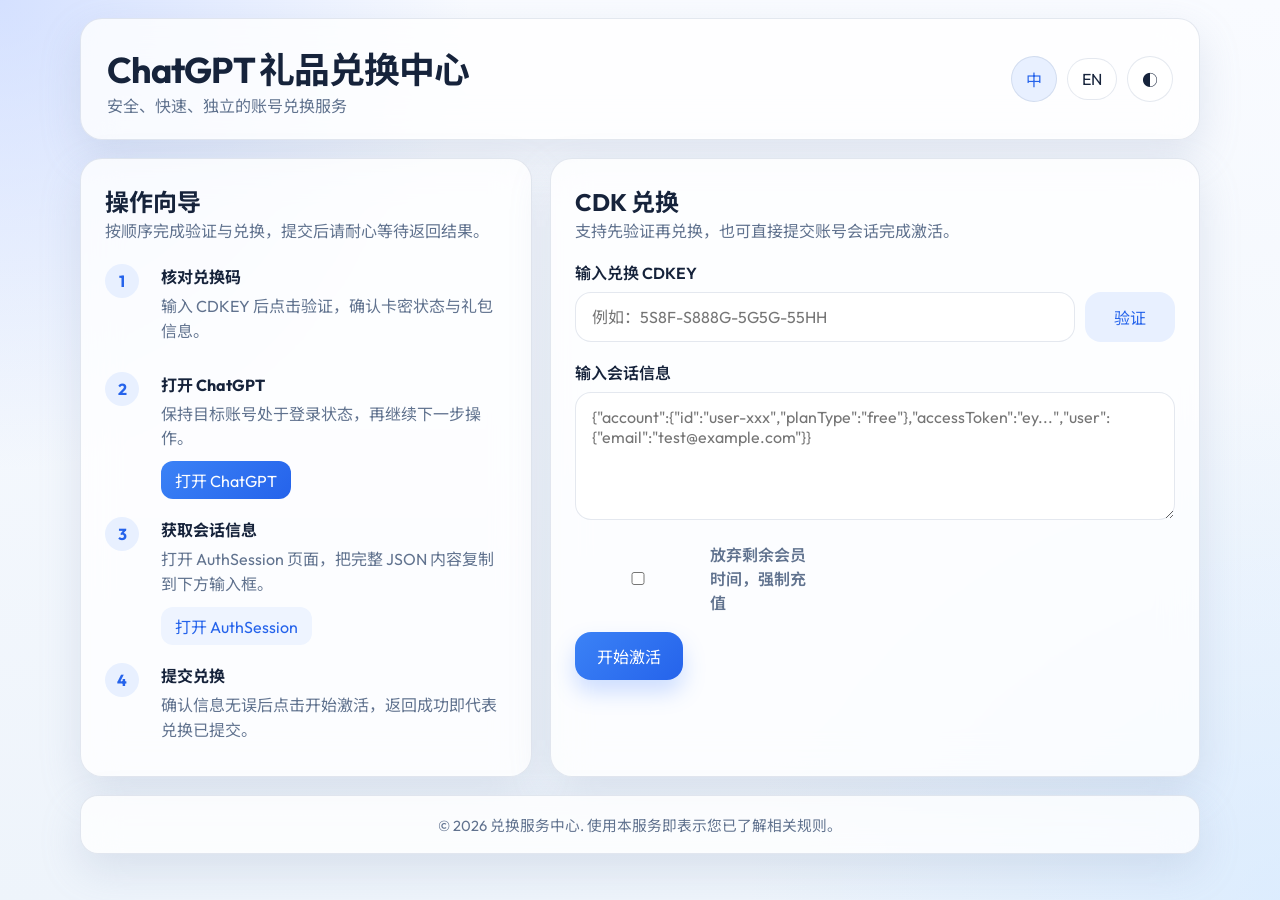
==== site-b.html @ 63dce8bb "Add second frontend shell variant" ====
<!doctype html>
<html lang="zh">
  <head>
    <meta charset="utf-8" />
    <meta name="viewport" content="width=device-width, initial-scale=1" />
    <title>ChatGPT 礼品兑换中心</title>
    <link rel="preconnect" href="https://fonts.googleapis.com" />
    <link rel="preconnect" href="https://fonts.gstatic.com" crossorigin />
    <link
      href="https://fonts.googleapis.com/css2?family=Outfit:wght@400;500;600;700&family=Noto+Sans+SC:wght@400;500;700&display=swap"
      rel="stylesheet"
    />
    <link rel="stylesheet" href="site-b.css?v=20260406a" />
  </head>
  <body>
    <div class="receipt-shell">
      <header class="receipt-topbar">
        <div>
          <h1 data-i18n="brandTitle">ChatGPT 礼品兑换中心</h1>
          <p data-i18n="heroSubline">安全、快速、独立的账号兑换服务</p>
        </div>
        <div class="topbar-actions">
          <div class="lang-switch">
            <button class="lang active" type="button" data-lang="zh">中</button>
            <button class="lang" type="button" data-lang="en">EN</button>
          </div>
          <button id="theme-toggle" class="mode-toggle" type="button" aria-label="切换主题">
            ◐
          </button>
        </div>
      </header>

      <main class="receipt-layout">
        <aside class="guide-card">
          <div class="section-head">
            <h2 data-i18n="guideTitle">操作向导</h2>
            <p data-i18n="guideIntro">按顺序完成验证与兑换，提交后请耐心等待返回结果。</p>
          </div>

          <ol class="guide-stack">
            <li class="guide-step">
              <span class="step-badge">1</span>
              <div>
                <h3 data-i18n="guideStep1Title">核对兑换码</h3>
                <p data-i18n="guideStep1Body">输入 CDKEY 后点击验证，确认卡密状态与礼包信息。</p>
              </div>
            </li>
            <li class="guide-step">
              <span class="step-badge">2</span>
              <div>
                <h3 data-i18n="guideStep2Title">打开 ChatGPT</h3>
                <p data-i18n="guideStep2Body">保持目标账号处于登录状态，再继续下一步操作。</p>
                <a
                  class="guide-link"
                  href="https://chatgpt.com/"
                  target="_blank"
                  rel="noopener noreferrer"
                  data-i18n="openChatgpt"
                  >打开 ChatGPT</a
                >
              </div>
            </li>
            <li class="guide-step">
              <span class="step-badge">3</span>
              <div>
                <h3 data-i18n="guideStep3Title">获取会话信息</h3>
                <p data-i18n="guideStep3Body">打开 AuthSession 页面，把完整 JSON 内容复制到下方输入框。</p>
                <a
                  class="guide-link guide-link--light"
                  href="https://chatgpt.com/api/auth/session"
                  target="_blank"
                  rel="noopener noreferrer"
                  data-i18n="openAuthSession"
                  >打开 AuthSession</a
                >
              </div>
            </li>
            <li class="guide-step">
              <span class="step-badge">4</span>
              <div>
                <h3 data-i18n="guideStep4Title">提交兑换</h3>
                <p data-i18n="guideStep4Body">确认信息无误后点击开始激活，返回成功即代表兑换已提交。</p>
              </div>
            </li>
          </ol>
        </aside>

        <section class="workbench">
          <article class="redeem-card">
            <div class="section-head">
              <h2 data-i18n="redeemTitle">CDK 兑换</h2>
              <p data-i18n="redeemSubline">支持先验证再兑换，也可直接提交账号会话完成激活。</p>
            </div>

            <div class="field-block">
              <label for="cdkey-input" data-i18n="cdkeyLabel">输入兑换 CDKEY</label>
              <div class="inline-field">
                <input
                  id="cdkey-input"
                  type="text"
                  maxlength="30"
                  autocomplete="off"
                  data-i18n-placeholder="cdkeyPlaceholder"
                  placeholder="例如：5S8F-S888G-5G5G-55HH"
                />
                <button id="check-button" type="button" class="ghost-action" data-i18n="checkButton">
                  验证
                </button>
              </div>
            </div>

            <div class="field-block">
              <label for="session-info" data-i18n="sessionLabel">输入会话信息</label>
              <textarea
                id="session-info"
                rows="4"
                data-i18n-placeholder="sessionPlaceholder"
                placeholder='{"account":{"id":"user-xxx","planType":"free"},"accessToken":"ey...","user":{"email":"test@example.com"}}'
              ></textarea>
            </div>

            <label class="toggle-line" for="force-recharge">
              <input id="force-recharge" type="checkbox" />
              <span data-i18n="forceRechargeLabel">放弃剩余会员时间，强制充值</span>
            </label>

            <div class="action-strip">
              <button id="activate-button" type="button" class="primary-action" data-i18n="activateButton">
                开始激活
              </button>
            </div>
          </article>

          <article class="result-card is-hidden" id="check-result-card">
            <div class="section-head">
              <h2 data-i18n="checkResultTitle">验证结果</h2>
              <p data-i18n="checkResultHint">仅显示当前提交对应的可读文本结果。</p>
            </div>
            <pre id="check-result">尚未请求</pre>
          </article>

          <article class="result-card is-hidden" id="activate-result-card">
            <div class="section-head">
              <h2 data-i18n="activateResultTitle">兑换结果</h2>
              <p data-i18n="activateResultHint">激活完成后会展示最终状态与关键信息。</p>
            </div>
            <pre id="activate-result">尚未请求</pre>
          </article>
        </section>
      </main>

      <footer class="receipt-footer" data-i18n="footerText">
        © 2026 兑换服务中心. 使用本服务即表示您已了解相关规则。
      </footer>
    </div>

    <script>
      window.GPT_SHELL_CONFIG = {
        aliasApiBaseUrl: "https://alias-service.ccmyqs.workers.dev/v1/alias"
      };
    </script>
    <script type="module" src="site-b.js?v=20260406a"></script>
  </body>
</html>
---- site-b.css ----
:root {
  --bg: #f7f9fd;
  --panel: rgba(255, 255, 255, 0.78);
  --panel-strong: rgba(255, 255, 255, 0.92);
  --line: rgba(106, 129, 167, 0.18);
  --text: #16233b;
  --muted: #61738f;
  --accent: #3b82f6;
  --accent-strong: #2563eb;
  --accent-soft: #e8f0ff;
  --success: #e8fff5;
  --shadow: 0 16px 40px rgba(135, 154, 185, 0.22);
  color-scheme: light;
}

* {
  box-sizing: border-box;
}

body {
  margin: 0;
  min-height: 100vh;
  font-family: "Outfit", "Noto Sans SC", sans-serif;
  color: var(--text);
  background:
    radial-gradient(circle at left top, rgba(184, 204, 255, 0.56), transparent 30%),
    radial-gradient(circle at right bottom, rgba(213, 233, 255, 0.7), transparent 34%),
    linear-gradient(180deg, #f9fbff, #eef4fb);
  padding: 18px;
}

body[data-theme="night"] {
  --bg: #0f1728;
  --panel: rgba(18, 30, 48, 0.84);
  --panel-strong: rgba(18, 30, 48, 0.96);
  --line: rgba(149, 177, 225, 0.14);
  --text: #edf4ff;
  --muted: #9db0ce;
  --accent: #7cb8ff;
  --accent-strong: #5d98ff;
  --accent-soft: rgba(92, 126, 191, 0.18);
  --success: rgba(56, 99, 79, 0.22);
  --shadow: 0 18px 40px rgba(3, 8, 18, 0.38);
  background:
    radial-gradient(circle at left top, rgba(46, 92, 160, 0.34), transparent 32%),
    radial-gradient(circle at right bottom, rgba(30, 63, 131, 0.3), transparent 28%),
    linear-gradient(180deg, #08111f, #0e1829);
}

.receipt-shell {
  width: min(1120px, 100%);
  margin: 0 auto;
}

.receipt-topbar,
.guide-card,
.redeem-card,
.result-card,
.receipt-footer {
  border: 1px solid var(--line);
  background: var(--panel);
  box-shadow: var(--shadow);
  backdrop-filter: blur(18px);
}

.receipt-topbar {
  display: flex;
  align-items: center;
  justify-content: space-between;
  gap: 24px;
  padding: 22px 26px;
  border-radius: 22px;
}

.receipt-topbar h1,
.section-head h2,
.guide-step h3 {
  margin: 0;
}

.receipt-topbar h1 {
  font-size: clamp(1.7rem, 2.8vw, 2.25rem);
  letter-spacing: -0.03em;
}

.receipt-topbar p,
.section-head p,
.guide-step p,
.receipt-footer {
  margin: 0;
  color: var(--muted);
}

.topbar-actions,
.lang-switch {
  display: flex;
  align-items: center;
  gap: 10px;
}

.lang,
.mode-toggle {
  border: 1px solid var(--line);
  background: var(--panel-strong);
  color: var(--text);
  border-radius: 999px;
  min-width: 46px;
  padding: 10px 14px;
  font: inherit;
  cursor: pointer;
}

.lang.active {
  background: var(--accent-soft);
  color: var(--accent-strong);
}

.mode-toggle {
  font-weight: 700;
}

.receipt-layout {
  display: grid;
  grid-template-columns: 0.82fr 1.18fr;
  gap: 18px;
  margin-top: 18px;
}

.guide-card,
.redeem-card,
.result-card {
  border-radius: 22px;
  padding: 24px;
}

.guide-card {
  align-self: start;
}

.guide-stack {
  list-style: none;
  margin: 22px 0 0;
  padding: 0;
  display: grid;
  gap: 18px;
}

.guide-step {
  display: grid;
  grid-template-columns: 42px 1fr;
  gap: 14px;
}

.step-badge {
  width: 34px;
  height: 34px;
  border-radius: 50%;
  display: grid;
  place-items: center;
  background: var(--accent-soft);
  color: var(--accent-strong);
  font-weight: 700;
}

.guide-step h3 {
  margin-bottom: 6px;
  font-size: 1rem;
}

.guide-step p {
  line-height: 1.55;
  margin-bottom: 10px;
}

.guide-link {
  display: inline-flex;
  align-items: center;
  justify-content: center;
  min-height: 38px;
  padding: 0 14px;
  border-radius: 12px;
  text-decoration: none;
  color: #fff;
  background: linear-gradient(135deg, var(--accent), var(--accent-strong));
}

.guide-link--light {
  background: #eef4ff;
  color: var(--accent-strong);
}

.workbench {
  display: grid;
  gap: 18px;
}

.field-block {
  margin-top: 18px;
}

.field-block label,
.toggle-line {
  display: block;
  font-weight: 600;
}

.inline-field {
  display: grid;
  grid-template-columns: 1fr auto;
  gap: 10px;
  margin-top: 8px;
}

input,
textarea,
.ghost-action,
.primary-action {
  font: inherit;
}

input,
textarea {
  width: 100%;
  border-radius: 16px;
  border: 1px solid var(--line);
  background: var(--panel-strong);
  color: var(--text);
  padding: 14px 16px;
  outline: none;
}

textarea {
  margin-top: 8px;
  resize: vertical;
  min-height: 128px;
}

.toggle-line {
  display: inline-flex;
  align-items: center;
  gap: 10px;
  margin-top: 18px;
  color: var(--muted);
}

.ghost-action,
.primary-action {
  border: 0;
  border-radius: 16px;
  cursor: pointer;
}

.ghost-action {
  min-width: 90px;
  background: var(--accent-soft);
  color: var(--accent-strong);
  padding: 0 18px;
}

.primary-action {
  min-height: 48px;
  padding: 0 22px;
  color: #fff;
  background: linear-gradient(135deg, var(--accent), var(--accent-strong));
  box-shadow: 0 12px 22px rgba(66, 127, 255, 0.26);
}

.action-strip {
  margin-top: 18px;
}

.result-card pre {
  margin: 18px 0 0;
  min-height: 92px;
  padding: 16px;
  border-radius: 16px;
  border: 1px solid var(--line);
  background: var(--panel-strong);
  white-space: pre-wrap;
  color: var(--text);
}

.is-hidden {
  display: none;
}

.is-visible {
  display: block;
}

.receipt-footer {
  margin-top: 18px;
  border-radius: 18px;
  padding: 18px 24px;
  text-align: center;
  font-size: 0.92rem;
}

@media (max-width: 860px) {
  .receipt-topbar {
    flex-direction: column;
    align-items: flex-start;
  }

  .receipt-layout {
    grid-template-columns: 1fr;
  }
}

@media (max-width: 560px) {
  body {
    padding: 12px;
  }

  .receipt-topbar,
  .guide-card,
  .redeem-card,
  .result-card,
  .receipt-footer {
    padding: 18px;
  }

  .inline-field {
    grid-template-columns: 1fr;
  }

  .ghost-action,
  .primary-action {
    min-height: 46px;
    width: 100%;
  }
}
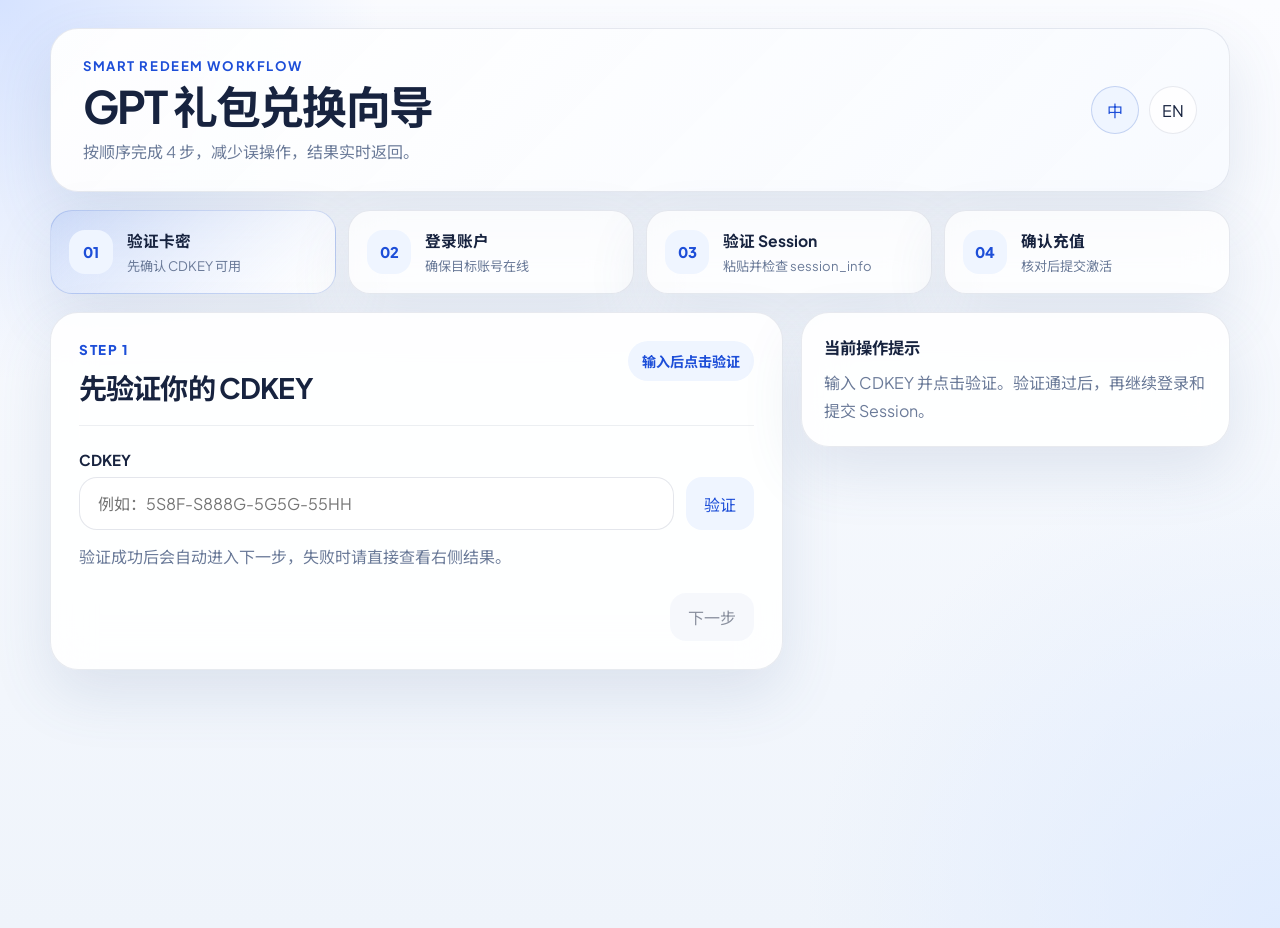
==== commit 0ee9456d: "Redesign second frontend as step wizard" ====
--- a/site-b.html
+++ b/site-b.html
@@ -1,157 +1,204 @@
-<!doctype html>
+﻿<!doctype html>
 <html lang="zh">
   <head>
     <meta charset="utf-8" />
     <meta name="viewport" content="width=device-width, initial-scale=1" />
-    <title>ChatGPT 礼品兑换中心</title>
+    <title>GPT 礼包兑换向导</title>
     <link rel="preconnect" href="https://fonts.googleapis.com" />
     <link rel="preconnect" href="https://fonts.gstatic.com" crossorigin />
     <link
-      href="https://fonts.googleapis.com/css2?family=Outfit:wght@400;500;600;700&family=Noto+Sans+SC:wght@400;500;700&display=swap"
+      href="https://fonts.googleapis.com/css2?family=Plus+Jakarta+Sans:wght@400;500;600;700;800&family=Noto+Sans+SC:wght@400;500;700&display=swap"
       rel="stylesheet"
     />
-    <link rel="stylesheet" href="site-b.css?v=20260406a" />
+    <link rel="stylesheet" href="site-b.css?v=20260406b" />
   </head>
   <body>
-    <div class="receipt-shell">
-      <header class="receipt-topbar">
+    <div class="wizard-shell">
+      <header class="wizard-topbar">
         <div>
-          <h1 data-i18n="brandTitle">ChatGPT 礼品兑换中心</h1>
-          <p data-i18n="heroSubline">安全、快速、独立的账号兑换服务</p>
+          <p class="eyebrow" data-i18n="eyebrow">Smart Redeem Workflow</p>
+          <h1 data-i18n="brandTitle">GPT 礼包兑换向导</h1>
+          <p class="subline" data-i18n="heroSubline">按顺序完成 4 步，减少误操作，结果实时返回。</p>
         </div>
         <div class="topbar-actions">
           <div class="lang-switch">
             <button class="lang active" type="button" data-lang="zh">中</button>
             <button class="lang" type="button" data-lang="en">EN</button>
           </div>
-          <button id="theme-toggle" class="mode-toggle" type="button" aria-label="切换主题">
-            ◐
-          </button>
         </div>
       </header>
 
-      <main class="receipt-layout">
-        <aside class="guide-card">
-          <div class="section-head">
-            <h2 data-i18n="guideTitle">操作向导</h2>
-            <p data-i18n="guideIntro">按顺序完成验证与兑换，提交后请耐心等待返回结果。</p>
+      <section class="wizard-progress" aria-label="progress">
+        <button class="progress-step is-active" type="button" data-step-target="1">
+          <span class="progress-index">01</span>
+          <span class="progress-copy">
+            <strong data-i18n="step1NavTitle">验证卡密</strong>
+            <small data-i18n="step1NavHint">先确认 CDKEY 可用</small>
+          </span>
+        </button>
+        <button class="progress-step" type="button" data-step-target="2">
+          <span class="progress-index">02</span>
+          <span class="progress-copy">
+            <strong data-i18n="step2NavTitle">登录账户</strong>
+            <small data-i18n="step2NavHint">确保目标账号在线</small>
+          </span>
+        </button>
+        <button class="progress-step" type="button" data-step-target="3">
+          <span class="progress-index">03</span>
+          <span class="progress-copy">
+            <strong data-i18n="step3NavTitle">验证 Session</strong>
+            <small data-i18n="step3NavHint">粘贴并检查 session_info</small>
+          </span>
+        </button>
+        <button class="progress-step" type="button" data-step-target="4">
+          <span class="progress-index">04</span>
+          <span class="progress-copy">
+            <strong data-i18n="step4NavTitle">确认充值</strong>
+            <small data-i18n="step4NavHint">核对后提交激活</small>
+          </span>
+        </button>
+      </section>
+
+      <main class="wizard-layout">
+        <section class="wizard-main card-panel">
+          <div class="panel-head">
+            <div>
+              <p class="panel-step" id="step-kicker">STEP 1</p>
+              <h2 id="step-title" data-i18n="step1Title">先验证你的 CDKEY</h2>
+            </div>
+            <span class="step-chip" id="step-chip" data-i18n="step1Chip">输入后点击验证</span>
           </div>
 
-          <ol class="guide-stack">
-            <li class="guide-step">
-              <span class="step-badge">1</span>
-              <div>
-                <h3 data-i18n="guideStep1Title">核对兑换码</h3>
-                <p data-i18n="guideStep1Body">输入 CDKEY 后点击验证，确认卡密状态与礼包信息。</p>
+          <section class="step-pane is-active" data-step-pane="1">
+            <label class="field-label" for="cdkey-input" data-i18n="cdkeyLabel">CDKEY</label>
+            <div class="inline-field">
+              <input
+                id="cdkey-input"
+                type="text"
+                maxlength="30"
+                autocomplete="off"
+                data-i18n-placeholder="cdkeyPlaceholder"
+                placeholder="例如：5S8F-S888G-5G5G-55HH"
+              />
+              <button id="check-button" type="button" class="action-button secondary" data-i18n="checkButton">
+                验证
+              </button>
+            </div>
+            <p class="inline-hint" data-i18n="step1Body">验证成功后会自动进入下一步，失败时请直接查看右侧结果。</p>
+            <div class="step-actions single">
+              <button class="action-button ghost" type="button" data-step-next="1" disabled data-role="after-check-next" data-i18n="nextStep">
+                下一步
+              </button>
+            </div>
+          </section>
+
+          <section class="step-pane" data-step-pane="2">
+            <div class="instruction-block">
+              <h3 data-i18n="step2Title">保持目标账号已登录</h3>
+              <p data-i18n="step2Body">先在新窗口打开 ChatGPT，确认要充值的账号已经登录，然后再继续下一步。</p>
+            </div>
+            <div class="button-row">
+              <a
+                class="action-button primary link-button"
+                href="https://chatgpt.com/"
+                target="_blank"
+                rel="noopener noreferrer"
+                data-i18n="openChatgpt"
+                >打开 ChatGPT</a
+              >
+              <button class="action-button ghost" type="button" data-step-prev="2" data-i18n="backStep">上一步</button>
+              <button class="action-button secondary" type="button" data-step-next="2" data-i18n="loggedInNext">已登录，继续</button>
+            </div>
+          </section>
+
+          <section class="step-pane" data-step-pane="3">
+            <div class="instruction-block compact">
+              <h3 data-i18n="step3Title">提交并检查 session_info</h3>
+              <p data-i18n="step3Body">打开 AuthSession 页面，把页面中的完整 JSON 内容复制到下面输入框，再点击验证 Session。</p>
+            </div>
+            <div class="button-row tight">
+              <a
+                class="action-button primary link-button"
+                href="https://chatgpt.com/api/auth/session"
+                target="_blank"
+                rel="noopener noreferrer"
+                data-i18n="openAuthSession"
+                >打开 AuthSession</a
+              >
+            </div>
+            <label class="field-label" for="session-info" data-i18n="sessionLabel">session_info</label>
+            <textarea
+              id="session-info"
+              rows="8"
+              data-i18n-placeholder="sessionPlaceholder"
+              placeholder='{"account":{"id":"user-xxx","planType":"free"},"accessToken":"ey...","user":{"email":"test@example.com"}}'
+            ></textarea>
+            <div class="session-meta" id="session-meta" data-state="idle">
+              <strong data-i18n="sessionMetaIdleTitle">尚未验证 Session</strong>
+              <span data-i18n="sessionMetaIdleText">请粘贴完整 JSON 后点击下方按钮。</span>
+            </div>
+            <div class="step-actions">
+              <button class="action-button ghost" type="button" data-step-prev="3" data-i18n="backStep">上一步</button>
+              <button class="action-button secondary" type="button" id="session-validate-button" data-i18n="validateSessionButton">
+                验证 Session
+              </button>
+              <button class="action-button ghost" type="button" data-step-next="3" disabled id="session-next-button" data-i18n="nextStep">
+                下一步
+              </button>
+            </div>
+          </section>
+
+          <section class="step-pane" data-step-pane="4">
+            <div class="instruction-block compact">
+              <h3 data-i18n="step4Title">确认后提交激活</h3>
+              <p data-i18n="step4Body">最后核对卡密与会话信息。需要覆盖剩余会员时，可以勾选强制充值。</p>
+            </div>
+            <div class="confirm-grid">
+              <div class="confirm-card">
+                <span data-i18n="confirmCdkey">当前 CDKEY</span>
+                <strong id="confirm-cdkey">-</strong>
               </div>
-            </li>
-            <li class="guide-step">
-              <span class="step-badge">2</span>
-              <div>
-                <h3 data-i18n="guideStep2Title">打开 ChatGPT</h3>
-                <p data-i18n="guideStep2Body">保持目标账号处于登录状态，再继续下一步操作。</p>
-                <a
-                  class="guide-link"
-                  href="https://chatgpt.com/"
-                  target="_blank"
-                  rel="noopener noreferrer"
-                  data-i18n="openChatgpt"
-                  >打开 ChatGPT</a
-                >
+              <div class="confirm-card">
+                <span data-i18n="confirmSession">Session 状态</span>
+                <strong id="confirm-session" data-i18n="sessionNotChecked">未验证</strong>
               </div>
-            </li>
-            <li class="guide-step">
-              <span class="step-badge">3</span>
-              <div>
-                <h3 data-i18n="guideStep3Title">获取会话信息</h3>
-                <p data-i18n="guideStep3Body">打开 AuthSession 页面，把完整 JSON 内容复制到下方输入框。</p>
-                <a
-                  class="guide-link guide-link--light"
-                  href="https://chatgpt.com/api/auth/session"
-                  target="_blank"
-                  rel="noopener noreferrer"
-                  data-i18n="openAuthSession"
-                  >打开 AuthSession</a
-                >
-              </div>
-            </li>
-            <li class="guide-step">
-              <span class="step-badge">4</span>
-              <div>
-                <h3 data-i18n="guideStep4Title">提交兑换</h3>
-                <p data-i18n="guideStep4Body">确认信息无误后点击开始激活，返回成功即代表兑换已提交。</p>
-              </div>
-            </li>
-          </ol>
-        </aside>
-
-        <section class="workbench">
-          <article class="redeem-card">
-            <div class="section-head">
-              <h2 data-i18n="redeemTitle">CDK 兑换</h2>
-              <p data-i18n="redeemSubline">支持先验证再兑换，也可直接提交账号会话完成激活。</p>
-            </div>
-
-            <div class="field-block">
-              <label for="cdkey-input" data-i18n="cdkeyLabel">输入兑换 CDKEY</label>
-              <div class="inline-field">
-                <input
-                  id="cdkey-input"
-                  type="text"
-                  maxlength="30"
-                  autocomplete="off"
-                  data-i18n-placeholder="cdkeyPlaceholder"
-                  placeholder="例如：5S8F-S888G-5G5G-55HH"
-                />
-                <button id="check-button" type="button" class="ghost-action" data-i18n="checkButton">
-                  验证
-                </button>
-              </div>
-            </div>
-
-            <div class="field-block">
-              <label for="session-info" data-i18n="sessionLabel">输入会话信息</label>
-              <textarea
-                id="session-info"
-                rows="4"
-                data-i18n-placeholder="sessionPlaceholder"
-                placeholder='{"account":{"id":"user-xxx","planType":"free"},"accessToken":"ey...","user":{"email":"test@example.com"}}'
-              ></textarea>
-            </div>
-
+            </div>
             <label class="toggle-line" for="force-recharge">
               <input id="force-recharge" type="checkbox" />
               <span data-i18n="forceRechargeLabel">放弃剩余会员时间，强制充值</span>
             </label>
-
-            <div class="action-strip">
-              <button id="activate-button" type="button" class="primary-action" data-i18n="activateButton">
+            <div class="step-actions">
+              <button class="action-button ghost" type="button" data-step-prev="4" data-i18n="backStep">上一步</button>
+              <button id="activate-button" type="button" class="action-button primary" data-i18n="activateButton">
                 开始激活
               </button>
             </div>
-          </article>
-
-          <article class="result-card is-hidden" id="check-result-card">
-            <div class="section-head">
-              <h2 data-i18n="checkResultTitle">验证结果</h2>
-              <p data-i18n="checkResultHint">仅显示当前提交对应的可读文本结果。</p>
+          </section>
+        </section>
+
+        <aside class="wizard-side">
+          <section class="card-panel helper-panel">
+            <h3 data-i18n="helperTitle">当前操作提示</h3>
+            <p id="helper-copy" data-i18n="helperStep1">输入 CDKEY 并点击验证。验证通过后，再继续登录和提交 Session。</p>
+          </section>
+
+          <article class="card-panel result-card is-hidden" id="check-result-card">
+            <div class="result-head">
+              <h3 data-i18n="checkResultTitle">验证结果</h3>
+              <span class="result-tag" data-i18n="step1ResultTag">Step 1</span>
             </div>
             <pre id="check-result">尚未请求</pre>
           </article>
 
-          <article class="result-card is-hidden" id="activate-result-card">
-            <div class="section-head">
-              <h2 data-i18n="activateResultTitle">兑换结果</h2>
-              <p data-i18n="activateResultHint">激活完成后会展示最终状态与关键信息。</p>
+          <article class="card-panel result-card is-hidden" id="activate-result-card">
+            <div class="result-head">
+              <h3 data-i18n="activateResultTitle">激活结果</h3>
+              <span class="result-tag" data-i18n="step4ResultTag">Step 4</span>
             </div>
             <pre id="activate-result">尚未请求</pre>
           </article>
-        </section>
+        </aside>
       </main>
-
-      <footer class="receipt-footer" data-i18n="footerText">
-        © 2026 兑换服务中心. 使用本服务即表示您已了解相关规则。
-      </footer>
     </div>
 
     <script>
@@ -159,6 +206,6 @@
         aliasApiBaseUrl: "https://alias-service.ccmyqs.workers.dev/v1/alias"
       };
     </script>
-    <script type="module" src="site-b.js?v=20260406a"></script>
+    <script type="module" src="site-b.js?v=20260406b"></script>
   </body>
 </html>
--- a/site-b.css
+++ b/site-b.css
@@ -1,16 +1,19 @@
-:root {
-  --bg: #f7f9fd;
-  --panel: rgba(255, 255, 255, 0.78);
-  --panel-strong: rgba(255, 255, 255, 0.92);
-  --line: rgba(106, 129, 167, 0.18);
-  --text: #16233b;
-  --muted: #61738f;
-  --accent: #3b82f6;
-  --accent-strong: #2563eb;
-  --accent-soft: #e8f0ff;
-  --success: #e8fff5;
-  --shadow: 0 16px 40px rgba(135, 154, 185, 0.22);
-  color-scheme: light;
+﻿:root {
+  --bg: #f5f7fb;
+  --panel: rgba(255, 255, 255, 0.9);
+  --panel-strong: #ffffff;
+  --line: rgba(33, 55, 96, 0.1);
+  --line-strong: rgba(39, 86, 197, 0.2);
+  --text: #17233f;
+  --muted: #6b7b99;
+  --accent: #2563eb;
+  --accent-strong: #1d4ed8;
+  --accent-soft: #eff5ff;
+  --success: #dcfff0;
+  --success-text: #0f8a4b;
+  --danger: #fff0f0;
+  --danger-text: #b42318;
+  --shadow: 0 24px 60px rgba(80, 104, 152, 0.14);
 }
 
 * {
@@ -20,75 +23,67 @@
 body {
   margin: 0;
   min-height: 100vh;
-  font-family: "Outfit", "Noto Sans SC", sans-serif;
+  font-family: "Plus Jakarta Sans", "Noto Sans SC", sans-serif;
   color: var(--text);
   background:
-    radial-gradient(circle at left top, rgba(184, 204, 255, 0.56), transparent 30%),
-    radial-gradient(circle at right bottom, rgba(213, 233, 255, 0.7), transparent 34%),
-    linear-gradient(180deg, #f9fbff, #eef4fb);
-  padding: 18px;
-}
-
-body[data-theme="night"] {
-  --bg: #0f1728;
-  --panel: rgba(18, 30, 48, 0.84);
-  --panel-strong: rgba(18, 30, 48, 0.96);
-  --line: rgba(149, 177, 225, 0.14);
-  --text: #edf4ff;
-  --muted: #9db0ce;
-  --accent: #7cb8ff;
-  --accent-strong: #5d98ff;
-  --accent-soft: rgba(92, 126, 191, 0.18);
-  --success: rgba(56, 99, 79, 0.22);
-  --shadow: 0 18px 40px rgba(3, 8, 18, 0.38);
-  background:
-    radial-gradient(circle at left top, rgba(46, 92, 160, 0.34), transparent 32%),
-    radial-gradient(circle at right bottom, rgba(30, 63, 131, 0.3), transparent 28%),
-    linear-gradient(180deg, #08111f, #0e1829);
-}
-
-.receipt-shell {
-  width: min(1120px, 100%);
-  margin: 0 auto;
-}
-
-.receipt-topbar,
-.guide-card,
-.redeem-card,
-.result-card,
-.receipt-footer {
-  border: 1px solid var(--line);
-  background: var(--panel);
-  box-shadow: var(--shadow);
-  backdrop-filter: blur(18px);
-}
-
-.receipt-topbar {
+    radial-gradient(circle at top left, rgba(191, 211, 255, 0.62), transparent 24%),
+    radial-gradient(circle at bottom right, rgba(220, 233, 255, 0.78), transparent 30%),
+    linear-gradient(180deg, #fbfcff, #eff4fb);
+}
+
+button,
+input,
+textarea {
+  font: inherit;
+}
+
+button {
+  border: 0;
+}
+
+.wizard-shell {
+  width: min(1180px, calc(100% - 40px));
+  margin: 28px auto 40px;
+}
+
+.wizard-topbar,
+.card-panel,
+.progress-step {
+  backdrop-filter: blur(20px);
+}
+
+.wizard-topbar {
   display: flex;
   align-items: center;
   justify-content: space-between;
   gap: 24px;
-  padding: 22px 26px;
-  border-radius: 22px;
-}
-
-.receipt-topbar h1,
-.section-head h2,
-.guide-step h3 {
+  padding: 28px 32px;
+  border: 1px solid var(--line);
+  border-radius: 28px;
+  background: linear-gradient(135deg, rgba(255, 255, 255, 0.94), rgba(247, 250, 255, 0.9));
+  box-shadow: var(--shadow);
+}
+
+.eyebrow {
+  margin: 0 0 8px;
+  font-size: 0.82rem;
+  font-weight: 700;
+  letter-spacing: 0.12em;
+  text-transform: uppercase;
+  color: var(--accent-strong);
+}
+
+.wizard-topbar h1 {
   margin: 0;
-}
-
-.receipt-topbar h1 {
-  font-size: clamp(1.7rem, 2.8vw, 2.25rem);
-  letter-spacing: -0.03em;
-}
-
-.receipt-topbar p,
-.section-head p,
-.guide-step p,
-.receipt-footer {
-  margin: 0;
-  color: var(--muted);
+  font-size: clamp(2rem, 3.5vw, 3rem);
+  line-height: 1.06;
+  letter-spacing: -0.04em;
+}
+
+.subline {
+  margin: 10px 0 0;
+  color: var(--muted);
+  font-size: 1rem;
 }
 
 .topbar-actions,
@@ -98,186 +93,392 @@
   gap: 10px;
 }
 
-.lang,
-.mode-toggle {
+.lang {
+  min-width: 48px;
+  height: 48px;
+  border-radius: 999px;
   border: 1px solid var(--line);
+  background: rgba(255, 255, 255, 0.85);
+  color: var(--text);
+  cursor: pointer;
+}
+
+.lang.active {
+  border-color: rgba(39, 86, 197, 0.22);
+  background: var(--accent-soft);
+  color: var(--accent-strong);
+}
+
+.wizard-progress {
+  margin-top: 18px;
+  display: grid;
+  grid-template-columns: repeat(4, 1fr);
+  gap: 12px;
+}
+
+.progress-step {
+  display: flex;
+  align-items: center;
+  gap: 14px;
+  padding: 18px;
+  border: 1px solid var(--line);
+  border-radius: 22px;
+  background: rgba(255, 255, 255, 0.72);
+  color: inherit;
+  text-align: left;
+  cursor: pointer;
+  box-shadow: var(--shadow);
+}
+
+.progress-step.is-active {
+  border-color: var(--line-strong);
+  background: linear-gradient(135deg, rgba(37, 99, 235, 0.12), rgba(255, 255, 255, 0.96));
+}
+
+.progress-step.is-complete .progress-index {
+  background: linear-gradient(135deg, #2ccf85, #1da86a);
+  color: #fff;
+}
+
+.progress-index {
+  width: 44px;
+  height: 44px;
+  border-radius: 16px;
+  display: grid;
+  place-items: center;
+  flex: 0 0 auto;
+  background: var(--accent-soft);
+  color: var(--accent-strong);
+  font-size: 0.92rem;
+  font-weight: 800;
+}
+
+.progress-copy {
+  display: grid;
+  gap: 4px;
+}
+
+.progress-copy strong {
+  font-size: 0.98rem;
+}
+
+.progress-copy small {
+  color: var(--muted);
+  font-size: 0.82rem;
+}
+
+.wizard-layout {
+  margin-top: 18px;
+  display: grid;
+  grid-template-columns: minmax(0, 1.4fr) minmax(320px, 0.82fr);
+  gap: 18px;
+}
+
+.card-panel {
+  border: 1px solid var(--line);
+  border-radius: 28px;
+  background: var(--panel);
+  box-shadow: var(--shadow);
+}
+
+.wizard-main {
+  padding: 28px;
+}
+
+.panel-head {
+  display: flex;
+  align-items: flex-start;
+  justify-content: space-between;
+  gap: 18px;
+  padding-bottom: 18px;
+  border-bottom: 1px solid rgba(33, 55, 96, 0.08);
+}
+
+.panel-step {
+  margin: 0 0 8px;
+  color: var(--accent-strong);
+  font-size: 0.84rem;
+  font-weight: 800;
+  letter-spacing: 0.12em;
+}
+
+.panel-head h2 {
+  margin: 0;
+  font-size: clamp(1.45rem, 2.2vw, 1.9rem);
+  letter-spacing: -0.03em;
+}
+
+.step-chip {
+  padding: 10px 14px;
+  border-radius: 999px;
+  background: var(--accent-soft);
+  color: var(--accent-strong);
+  font-size: 0.88rem;
+  font-weight: 700;
+  white-space: nowrap;
+}
+
+.step-pane {
+  display: none;
+  padding-top: 24px;
+}
+
+.step-pane.is-active {
+  display: block;
+}
+
+.field-label {
+  display: block;
+  margin-bottom: 8px;
+  font-size: 0.94rem;
+  font-weight: 700;
+}
+
+.inline-field {
+  display: grid;
+  grid-template-columns: minmax(0, 1fr) auto;
+  gap: 12px;
+}
+
+input,
+textarea {
+  width: 100%;
+  border-radius: 18px;
+  border: 1px solid rgba(33, 55, 96, 0.12);
   background: var(--panel-strong);
   color: var(--text);
-  border-radius: 999px;
-  min-width: 46px;
-  padding: 10px 14px;
-  font: inherit;
+  padding: 15px 18px;
+  outline: none;
+  transition: border-color 120ms ease, box-shadow 120ms ease;
+}
+
+input:focus,
+textarea:focus {
+  border-color: rgba(37, 99, 235, 0.32);
+  box-shadow: 0 0 0 4px rgba(37, 99, 235, 0.08);
+}
+
+textarea {
+  min-height: 188px;
+  resize: vertical;
+}
+
+.inline-hint {
+  margin: 14px 0 0;
+  color: var(--muted);
+  line-height: 1.65;
+}
+
+.instruction-block h3 {
+  margin: 0 0 8px;
+  font-size: 1.18rem;
+}
+
+.instruction-block p {
+  margin: 0;
+  color: var(--muted);
+  line-height: 1.7;
+}
+
+.instruction-block.compact {
+  margin-bottom: 18px;
+}
+
+.button-row,
+.step-actions {
+  display: flex;
+  flex-wrap: wrap;
+  gap: 12px;
+}
+
+.button-row {
+  margin-top: 22px;
+}
+
+.button-row.tight {
+  margin-top: 0;
+  margin-bottom: 18px;
+}
+
+.step-actions {
+  margin-top: 22px;
+}
+
+.step-actions.single {
+  justify-content: flex-end;
+}
+
+.action-button {
+  min-height: 48px;
+  padding: 0 18px;
+  border-radius: 16px;
   cursor: pointer;
-}
-
-.lang.active {
-  background: var(--accent-soft);
-  color: var(--accent-strong);
-}
-
-.mode-toggle {
-  font-weight: 700;
-}
-
-.receipt-layout {
-  display: grid;
-  grid-template-columns: 0.82fr 1.18fr;
-  gap: 18px;
-  margin-top: 18px;
-}
-
-.guide-card,
-.redeem-card,
-.result-card {
-  border-radius: 22px;
-  padding: 24px;
-}
-
-.guide-card {
-  align-self: start;
-}
-
-.guide-stack {
-  list-style: none;
-  margin: 22px 0 0;
-  padding: 0;
-  display: grid;
-  gap: 18px;
-}
-
-.guide-step {
-  display: grid;
-  grid-template-columns: 42px 1fr;
-  gap: 14px;
-}
-
-.step-badge {
-  width: 34px;
-  height: 34px;
-  border-radius: 50%;
-  display: grid;
-  place-items: center;
-  background: var(--accent-soft);
-  color: var(--accent-strong);
-  font-weight: 700;
-}
-
-.guide-step h3 {
-  margin-bottom: 6px;
-  font-size: 1rem;
-}
-
-.guide-step p {
-  line-height: 1.55;
-  margin-bottom: 10px;
-}
-
-.guide-link {
   display: inline-flex;
   align-items: center;
   justify-content: center;
-  min-height: 38px;
-  padding: 0 14px;
-  border-radius: 12px;
+  gap: 8px;
   text-decoration: none;
+  transition: transform 120ms ease, box-shadow 120ms ease, opacity 120ms ease;
+}
+
+.action-button:hover:not(:disabled) {
+  transform: translateY(-1px);
+}
+
+.action-button:disabled {
+  cursor: not-allowed;
+  opacity: 0.5;
+}
+
+.action-button.primary {
   color: #fff;
   background: linear-gradient(135deg, var(--accent), var(--accent-strong));
-}
-
-.guide-link--light {
-  background: #eef4ff;
-  color: var(--accent-strong);
-}
-
-.workbench {
-  display: grid;
-  gap: 18px;
-}
-
-.field-block {
+  box-shadow: 0 18px 34px rgba(37, 99, 235, 0.22);
+}
+
+.action-button.secondary {
+  color: var(--accent-strong);
+  background: var(--accent-soft);
+}
+
+.action-button.ghost {
+  color: var(--text);
+  background: rgba(230, 236, 248, 0.7);
+}
+
+.link-button {
+  min-width: 152px;
+}
+
+.session-meta {
+  margin-top: 14px;
+  display: grid;
+  gap: 6px;
+  padding: 16px 18px;
+  border-radius: 18px;
+  background: rgba(243, 247, 255, 0.88);
+  border: 1px solid rgba(37, 99, 235, 0.1);
+}
+
+.session-meta strong {
+  font-size: 0.95rem;
+}
+
+.session-meta span {
+  color: var(--muted);
+  line-height: 1.55;
+}
+
+.session-meta[data-state="valid"] {
+  background: var(--success);
+  color: var(--success-text);
+  border-color: rgba(24, 160, 92, 0.14);
+}
+
+.session-meta[data-state="valid"] span,
+.session-meta[data-state="valid"] strong {
+  color: var(--success-text);
+}
+
+.session-meta[data-state="invalid"] {
+  background: var(--danger);
+  border-color: rgba(180, 35, 24, 0.12);
+}
+
+.session-meta[data-state="invalid"] span,
+.session-meta[data-state="invalid"] strong {
+  color: var(--danger-text);
+}
+
+.confirm-grid {
+  display: grid;
+  grid-template-columns: repeat(2, minmax(0, 1fr));
+  gap: 12px;
+}
+
+.confirm-card {
+  padding: 18px;
+  border-radius: 20px;
+  border: 1px solid rgba(33, 55, 96, 0.08);
+  background: rgba(248, 250, 255, 0.88);
+}
+
+.confirm-card span {
+  display: block;
+  color: var(--muted);
+  margin-bottom: 8px;
+  font-size: 0.88rem;
+}
+
+.confirm-card strong {
+  font-size: 1rem;
+  word-break: break-word;
+}
+
+.toggle-line {
   margin-top: 18px;
-}
-
-.field-block label,
-.toggle-line {
-  display: block;
-  font-weight: 600;
-}
-
-.inline-field {
-  display: grid;
-  grid-template-columns: 1fr auto;
-  gap: 10px;
-  margin-top: 8px;
-}
-
-input,
-textarea,
-.ghost-action,
-.primary-action {
-  font: inherit;
-}
-
-input,
-textarea {
-  width: 100%;
-  border-radius: 16px;
-  border: 1px solid var(--line);
-  background: var(--panel-strong);
-  color: var(--text);
-  padding: 14px 16px;
-  outline: none;
-}
-
-textarea {
-  margin-top: 8px;
-  resize: vertical;
-  min-height: 128px;
-}
-
-.toggle-line {
   display: inline-flex;
   align-items: center;
   gap: 10px;
-  margin-top: 18px;
-  color: var(--muted);
-}
-
-.ghost-action,
-.primary-action {
-  border: 0;
-  border-radius: 16px;
-  cursor: pointer;
-}
-
-.ghost-action {
-  min-width: 90px;
+  color: var(--muted);
+}
+
+.toggle-line input {
+  width: 18px;
+  height: 18px;
+  padding: 0;
+}
+
+.wizard-side {
+  display: grid;
+  align-content: start;
+  gap: 18px;
+}
+
+.helper-panel,
+.result-card {
+  padding: 22px;
+}
+
+.helper-panel h3,
+.result-head h3 {
+  margin: 0 0 10px;
+  font-size: 1.02rem;
+}
+
+.helper-panel p {
+  margin: 0;
+  color: var(--muted);
+  line-height: 1.7;
+}
+
+.result-head {
+  display: flex;
+  align-items: center;
+  justify-content: space-between;
+  gap: 12px;
+}
+
+.result-tag {
+  padding: 8px 12px;
+  border-radius: 999px;
   background: var(--accent-soft);
   color: var(--accent-strong);
-  padding: 0 18px;
-}
-
-.primary-action {
-  min-height: 48px;
-  padding: 0 22px;
-  color: #fff;
-  background: linear-gradient(135deg, var(--accent), var(--accent-strong));
-  box-shadow: 0 12px 22px rgba(66, 127, 255, 0.26);
-}
-
-.action-strip {
-  margin-top: 18px;
+  font-size: 0.78rem;
+  font-weight: 700;
 }
 
 .result-card pre {
-  margin: 18px 0 0;
-  min-height: 92px;
+  margin: 16px 0 0;
+  min-height: 120px;
+  max-height: 320px;
+  overflow: auto;
   padding: 16px;
-  border-radius: 16px;
-  border: 1px solid var(--line);
-  background: var(--panel-strong);
+  border-radius: 18px;
+  border: 1px solid rgba(33, 55, 96, 0.08);
+  background: rgba(248, 250, 255, 0.88);
   white-space: pre-wrap;
-  color: var(--text);
+  line-height: 1.6;
 }
 
 .is-hidden {
@@ -288,45 +489,52 @@
   display: block;
 }
 
-.receipt-footer {
-  margin-top: 18px;
-  border-radius: 18px;
-  padding: 18px 24px;
-  text-align: center;
-  font-size: 0.92rem;
-}
-
-@media (max-width: 860px) {
-  .receipt-topbar {
+@media (max-width: 1080px) {
+  .wizard-progress {
+    grid-template-columns: repeat(2, 1fr);
+  }
+
+  .wizard-layout {
+    grid-template-columns: 1fr;
+  }
+}
+
+@media (max-width: 720px) {
+  .wizard-shell {
+    width: min(100% - 24px, 100%);
+    margin-top: 14px;
+  }
+
+  .wizard-topbar,
+  .wizard-main,
+  .helper-panel,
+  .result-card {
+    padding: 20px;
+  }
+
+  .wizard-progress {
+    grid-template-columns: 1fr;
+  }
+
+  .progress-step {
+    padding: 16px;
+  }
+
+  .inline-field,
+  .confirm-grid {
+    grid-template-columns: 1fr;
+  }
+
+  .action-button,
+  .link-button {
+    width: 100%;
+  }
+
+  .step-chip {
+    white-space: normal;
+  }
+
+  .panel-head {
     flex-direction: column;
-    align-items: flex-start;
-  }
-
-  .receipt-layout {
-    grid-template-columns: 1fr;
-  }
-}
-
-@media (max-width: 560px) {
-  body {
-    padding: 12px;
-  }
-
-  .receipt-topbar,
-  .guide-card,
-  .redeem-card,
-  .result-card,
-  .receipt-footer {
-    padding: 18px;
-  }
-
-  .inline-field {
-    grid-template-columns: 1fr;
-  }
-
-  .ghost-action,
-  .primary-action {
-    min-height: 46px;
-    width: 100%;
-  }
-}
+  }
+}
